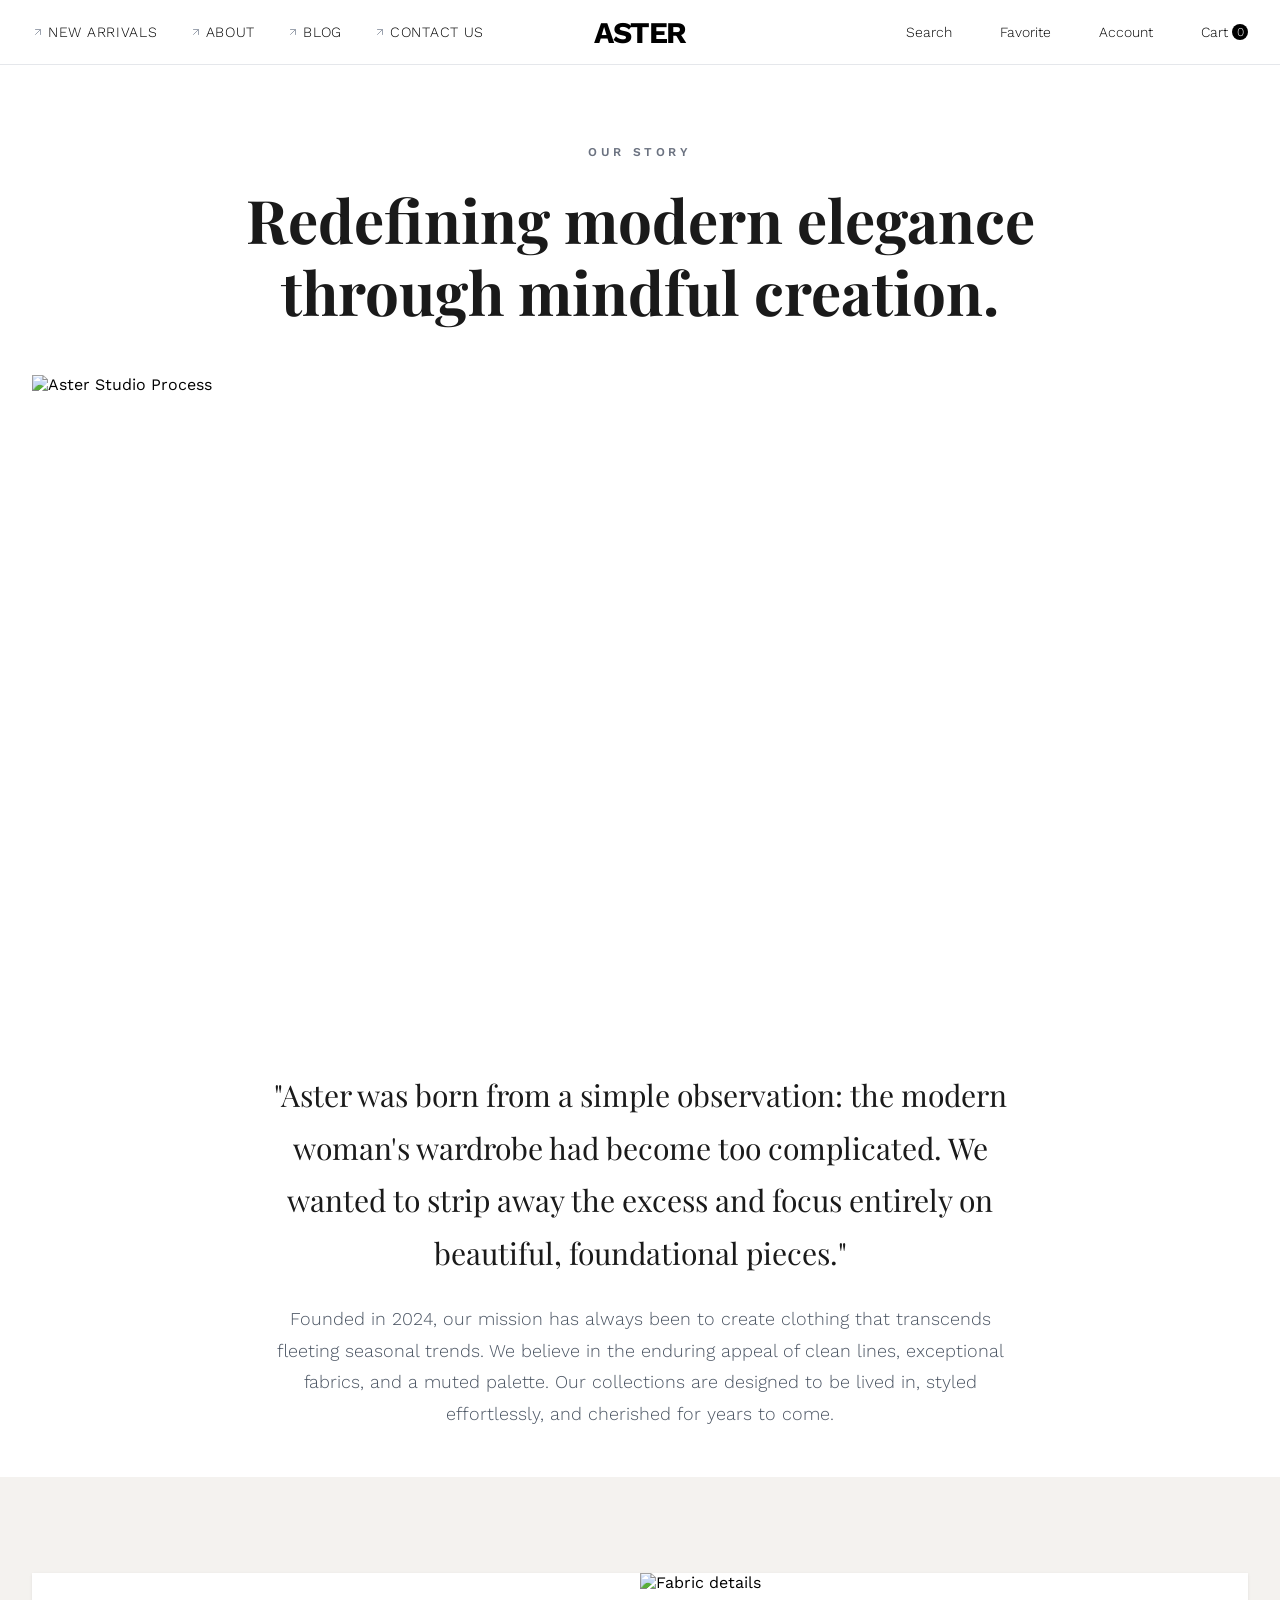
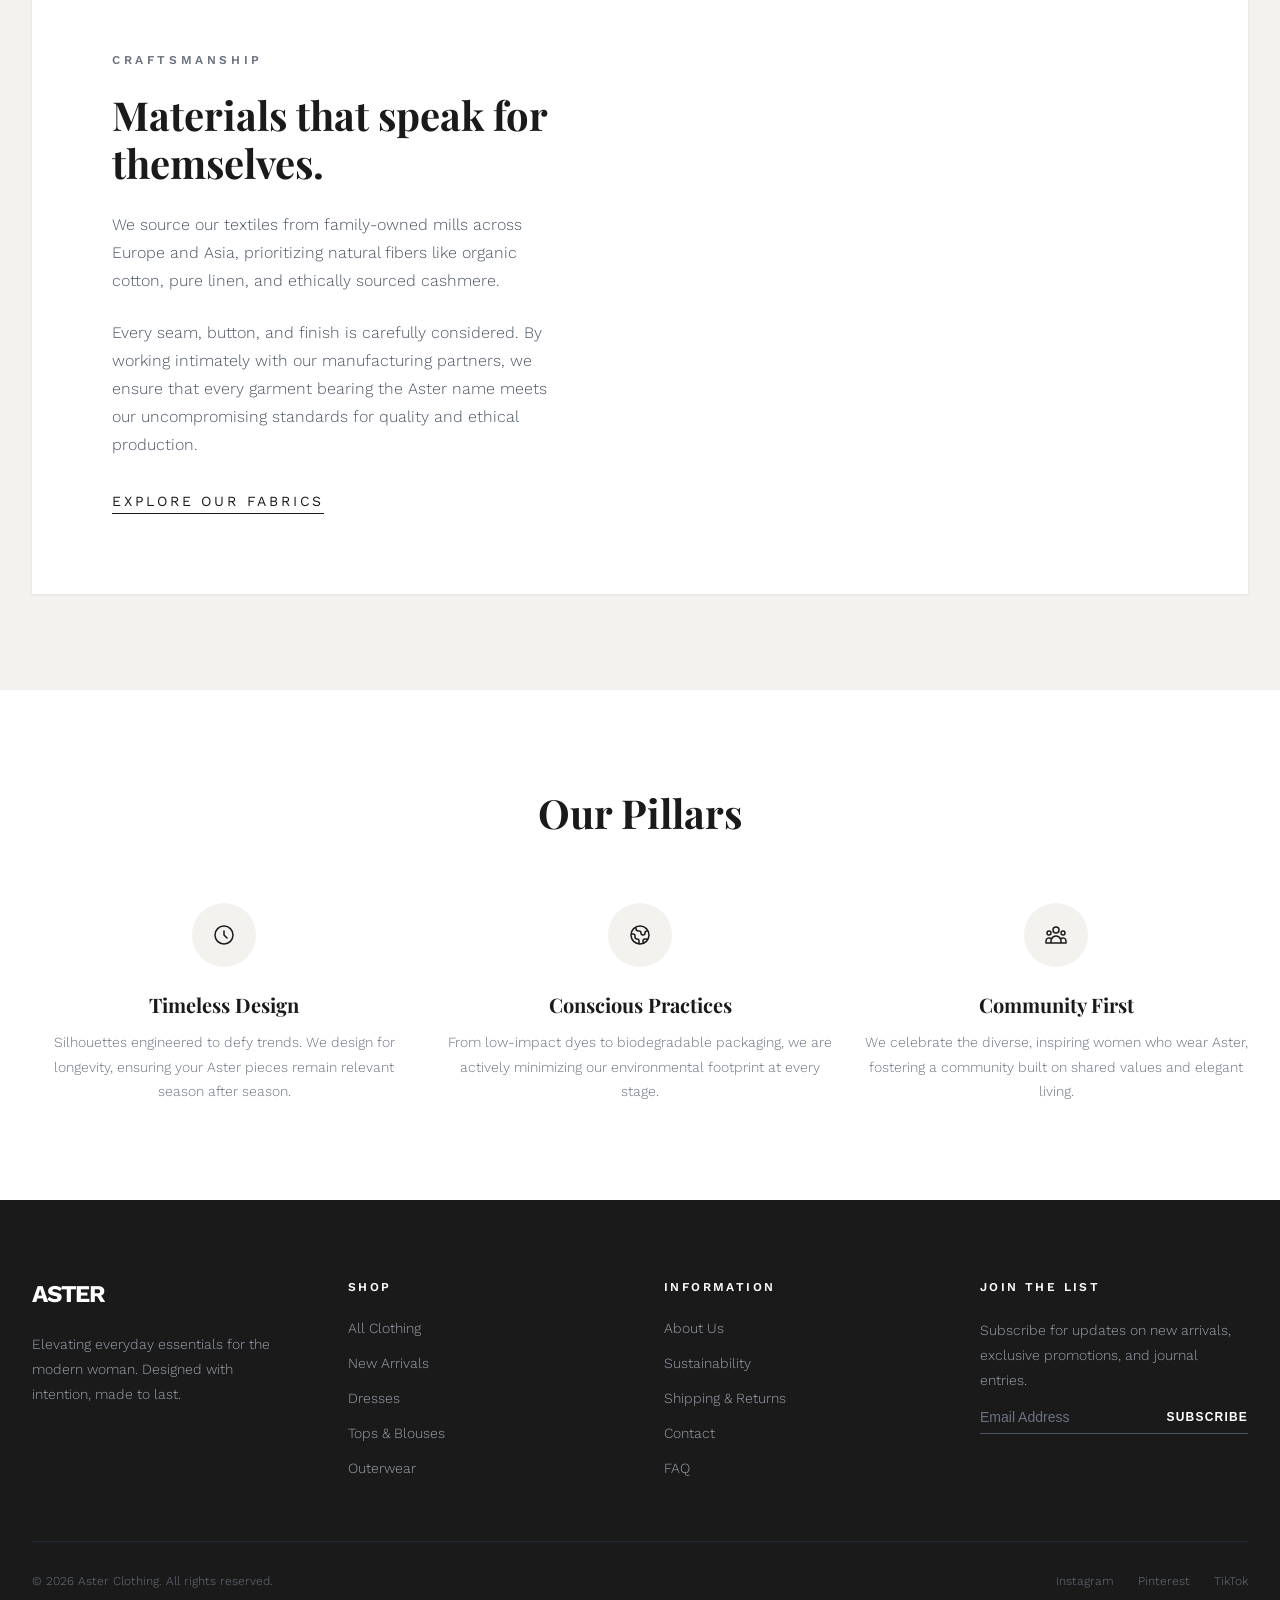
==== about.html @ d37c1057 "Additional pages added with nav bars" ====
<!DOCTYPE html>
<html lang="en">

<head>
    <meta charset="UTF-8">
    <meta name="viewport" content="width=device-width, initial-scale=1.0">
    <title>About Aster</title>
    <link rel="preconnect" href="https://fonts.googleapis.com">
    <link rel="preconnect" href="https://fonts.gstatic.com" crossorigin>
    <link
        href="https://fonts.googleapis.com/css2?family=Playfair+Display:ital,wght@0,400;0,600;1,400&family=Work+Sans:wght@300;400;500&display=swap"
        rel="stylesheet">
    <link rel="stylesheet" href="about.css">
</head>

<body>
    <nav class="navbar">

        <!-- Left Nav Links -->
        <div class="nav-links">
            <a href="./newArrivals.html" class="nav-link">
                <svg class="nav-arrow" fill="none" stroke="currentColor" viewBox="0 0 24 24">
                    <path stroke-linecap="round" stroke-linejoin="round" stroke-width="2" d="M7 17L17 7M17 7H7M17 7V17">
                    </path>
                </svg>
                New Arrivals
            </a>

            <a href="./about.html" class="nav-link">
                <svg class="nav-arrow" fill="none" stroke="currentColor" viewBox="0 0 24 24">
                    <path stroke-linecap="round" stroke-linejoin="round" stroke-width="2" d="M7 17L17 7M17 7H7M17 7V17">
                    </path>
                </svg>
                About
            </a>

            <a href="./blog.html" class="nav-link">
                <svg class="nav-arrow" fill="none" stroke="currentColor" viewBox="0 0 24 24">
                    <path stroke-linecap="round" stroke-linejoin="round" stroke-width="2" d="M7 17L17 7M17 7H7M17 7V17">
                    </path>
                </svg>
                Blog
            </a>

            <a href="./contact.html" class="nav-link">
                <svg class="nav-arrow" fill="none" stroke="currentColor" viewBox="0 0 24 24">
                    <path stroke-linecap="round" stroke-linejoin="round" stroke-width="2" d="M7 17L17 7M17 7H7M17 7V17">
                    </path>
                </svg>
                Contact Us
            </a>
        </div>

        <!-- Mobile Menu Button -->

        <button id="mobile-menu-btn" class="mobile-menu-btn" aria-label="Toggle navigation menu" aria-expanded="false">

            <img id="mobile-menu-icon" src="./img/svg/hamburger-menu-svgrepo-com.svg" alt="Open menu" width="50"
                height="50">

        </button>

        <!-- Logo -->

        <div class="logo-container">
            <a href="./index.html" class="logo">
                Aster
            </a>
        </div>

        <!-- Right Nav -->

        <div class="nav-icons">

            <a href="#" class="nav-icon desktop-only">
                <svg class="icon"></svg>
                Search
            </a>

            <a href="#" class="nav-icon desktop-only">
                <svg class="icon"></svg>
                Favorite
            </a>

            <a href="#" class="nav-icon desktop-only">
                <svg class="icon"></svg>
                Account
            </a>

            <a href="#" class="nav-icon">
                <svg class="icon"></svg>
                Cart
                <span class="cart-count">0</span>
            </a>

        </div>

        <!-- Mobile Menu -->

        <div id="mobile-menu" class="mobile-menu">

            <div class="mobile-menu-links">
                <a href="./newArrivals.html">New Arrivals</a>
                <a href="./about.html">About</a>
                <a href="./blog.html">Blog</a>
                <a href="./contact.html">Contact Us</a>
            </div>

            <div class="mobile-menu-icons">

                <a href="#">
                    <svg class="mobile-icon" fill="none" stroke="currentColor" viewBox="0 0 24 24"
                        xmlns="http://www.w3.org/2000/svg">
                        <path stroke-linecap="round" stroke-linejoin="round" stroke-width="2"
                            d="M21 21l-6-6m2-5a7 7 0 11-14 0 7 7 0 0114 0z">
                        </path>
                    </svg>
                    Search
                </a>

                <a href="#">
                    <svg class="mobile-icon" fill="none" stroke="currentColor" viewBox="0 0 24 24"
                        xmlns="http://www.w3.org/2000/svg">
                        <path stroke-linecap="round" stroke-linejoin="round" stroke-width="2"
                            d="M4.318 6.318a4.5 4.5 0 000 6.364L12 20.364l7.682-7.682a4.5 4.5 0 00-6.364-6.364L12 7.636l-1.318-1.318a4.5 4.5 0 00-6.364 0z">
                        </path>
                    </svg>
                    Favorite
                </a>

                <a href="#">
                    <svg class="mobile-icon" fill="none" stroke="currentColor" viewBox="0 0 24 24"
                        xmlns="http://www.w3.org/2000/svg">
                        <path stroke-linecap="round" stroke-linejoin="round" stroke-width="2"
                            d="M16 7a4 4 0 11-8 0 4 4 0 018 0zM12 14a7 7 0 00-7 7h14a7 7 0 00-7-7z">
                        </path>
                    </svg>
                    Account
                </a>

            </div>

        </div>

    </nav>

    <header class="about-header">

        <div class="header-content fade-in-up">

            <span class="section-label">
                Our Story
            </span>

            <h1 class="header-title">
                Redefining modern elegance
                <br class="desktop-break">
                through mindful creation.
            </h1>

        </div>

        <div class="header-image-wrapper fade-in-up delay-1">

            <img src="https://images.unsplash.com/photo-1490481651871-ab68de25d43d?ixlib=rb-4.0.3&auto=format&fit=crop&w=2000&q=80"
                alt="Aster Studio Process" class="header-image">

        </div>

    </header>

    <section class="about-section">

        <div class="about-content fade-in-up delay-2">

            <p class="about-quote">
                "Aster was born from a simple observation: the modern woman's wardrobe had become too complicated. We
                wanted to strip away the excess and focus entirely on beautiful, foundational pieces."
            </p>

            <p class="about-description">
                Founded in 2024, our mission has always been to create clothing that transcends fleeting seasonal
                trends. We believe in the enduring appeal of clean lines, exceptional fabrics, and a muted palette. Our
                collections are designed to be lived in, styled effortlessly, and cherished for years to come.
            </p>

        </div>

    </section>

    <section class="craft-section">

        <div class="craft-container">

            <div class="craft-content">

                <span class="section-label">
                    Craftsmanship
                </span>

                <h2 class="craft-title">
                    Materials that speak for themselves.
                </h2>

                <p class="craft-text">
                    We source our textiles from family-owned mills across Europe and Asia, prioritizing natural fibers
                    like organic cotton, pure linen, and ethically sourced cashmere.
                </p>

                <p class="craft-text">
                    Every seam, button, and finish is carefully considered. By working intimately with our manufacturing
                    partners, we ensure that every garment bearing the Aster name meets our uncompromising standards for
                    quality and ethical production.
                </p>

                <div class="craft-button">
                    <a href="#" class="text-link">
                        Explore Our Fabrics
                    </a>
                </div>

            </div>

            <div class="craft-image-wrapper">

                <img src="https://images.unsplash.com/photo-1620799140408-edc6dcb6d633?ixlib=rb-4.0.3&auto=format&fit=crop&w=1200&q=80"
                    alt="Fabric details" class="craft-image">

            </div>

        </div>

    </section>

    <section class="pillars-section">

        <div class="pillars-container">

            <div class="pillars-header">
                <h2 class="pillars-title">Our Pillars</h2>
            </div>

            <div class="pillars-grid">

                <!-- Pillar 1 -->
                <article class="pillar-card">

                    <div class="pillar-icon">
                        <svg class="pillar-svg" fill="none" stroke="currentColor" viewBox="0 0 24 24">
                            <path stroke-linecap="round" stroke-linejoin="round" stroke-width="1.5"
                                d="M12 8v4l3 3m6-3a9 9 0 11-18 0 9 9 0 0118 0z">
                            </path>
                        </svg>
                    </div>

                    <h3 class="pillar-title">Timeless Design</h3>

                    <p class="pillar-text">
                        Silhouettes engineered to defy trends. We design for longevity,
                        ensuring your Aster pieces remain relevant season after season.
                    </p>

                </article>

                <!-- Pillar 2 -->
                <article class="pillar-card">

                    <div class="pillar-icon">
                        <svg class="pillar-svg" fill="none" stroke="currentColor" viewBox="0 0 24 24">
                            <path stroke-linecap="round" stroke-linejoin="round" stroke-width="1.5"
                                d="M3.055 11H5a2 2 0 012 2v1a2 2 0 002 2 2 2 0 012 2v2.945M8 3.935V5.5A2.5 2.5 0 0010.5 8h.5a2 2 0 012 2 2 2 0 104 0 2 2 0 012-2h1.064M15 20.488V18a2 2 0 012-2h3.064M21 12a9 9 0 11-18 0 9 9 0 0118 0z">
                            </path>
                        </svg>
                    </div>

                    <h3 class="pillar-title">Conscious Practices</h3>

                    <p class="pillar-text">
                        From low-impact dyes to biodegradable packaging, we are actively
                        minimizing our environmental footprint at every stage.
                    </p>

                </article>

                <!-- Pillar 3 -->
                <article class="pillar-card">

                    <div class="pillar-icon">
                        <svg class="pillar-svg" fill="none" stroke="currentColor" viewBox="0 0 24 24">
                            <path stroke-linecap="round" stroke-linejoin="round" stroke-width="1.5"
                                d="M17 20h5v-2a3 3 0 00-5.356-1.857M17 20H7m10 0v-2c0-.656-.126-1.283-.356-1.857M7 20H2v-2a3 3 0 015.356-1.857M7 20v-2c0-.656.126-1.283.356-1.857m0 0a5.002 5.002 0 019.288 0M15 7a3 3 0 11-6 0 3 3 0 016 0zm6 3a2 2 0 11-4 0 2 2 0 014 0zM7 10a2 2 0 11-4 0 2 2 0 014 0z">
                            </path>
                        </svg>
                    </div>

                    <h3 class="pillar-title">Community First</h3>

                    <p class="pillar-text">
                        We celebrate the diverse, inspiring women who wear Aster,
                        fostering a community built on shared values and elegant living.
                    </p>

                </article>

            </div>

        </div>

    </section>

    <footer class="footer">

        <div class="footer-container">

            <!-- Brand -->
            <div class="footer-brand">

                <h2 class="footer-logo">Aster</h2>

                <p class="footer-description">
                    Elevating everyday essentials for the modern woman.
                    Designed with intention, made to last.
                </p>

            </div>

            <!-- Shop -->
            <div class="footer-column">

                <h4 class="footer-heading">Shop</h4>

                <ul class="footer-links">
                    <li><a href="#">All Clothing</a></li>
                    <li><a href="#">New Arrivals</a></li>
                    <li><a href="#">Dresses</a></li>
                    <li><a href="#">Tops & Blouses</a></li>
                    <li><a href="#">Outerwear</a></li>
                </ul>

            </div>

            <!-- Information -->
            <div class="footer-column">

                <h4 class="footer-heading">Information</h4>

                <ul class="footer-links">
                    <li><a href="aster-about.html">About Us</a></li>
                    <li><a href="#">Sustainability</a></li>
                    <li><a href="#">Shipping & Returns</a></li>
                    <li><a href="#">Contact</a></li>
                    <li><a href="#">FAQ</a></li>
                </ul>

            </div>

            <!-- Newsletter -->
            <div class="footer-column">

                <h4 class="footer-heading">Join the List</h4>

                <p class="newsletter-text">
                    Subscribe for updates on new arrivals, exclusive promotions,
                    and journal entries.
                </p>

                <form class="newsletter-form">

                    <input type="email" class="newsletter-input" placeholder="Email Address">

                    <button type="submit" class="newsletter-btn">
                        Subscribe
                    </button>

                </form>

            </div>

        </div>

        <div class="footer-bottom">

            <p>
                &copy; 2026 Aster Clothing. All rights reserved.
            </p>

            <div class="social-links">
                <a href="#">Instagram</a>
                <a href="#">Pinterest</a>
                <a href="#">TikTok</a>
            </div>

        </div>

    </footer>

    <script src="./script.js"></script>
</body>

</html>
---- about.css ----
* {
    margin: 0;
    box-sizing: border-box;
    padding: 0;
}

html {
    scroll-behavior: smooth;
}

a {
    text-decoration: none;
    color: black;
}

body {
    min-height: 100vh;
    font-family: "Work Sans", sans-serif;
}

.navbar {
    width: 100%;
    padding: 1.5rem 2rem;
    display: flex;
    justify-content: space-between;
    align-items: center;

    background: #fff;

    border-bottom: 1px solid #e5e7eb;

    position: sticky;
    top: 0;
    z-index: 50;
}

.nav-links {
    display: flex;
    gap: 2rem;

    font-size: 0.89rem;
    text-transform: uppercase;
    letter-spacing: 0.05em;
    font-weight: 300;
}

.nav-link {
    display: flex;
    align-items: center;
    text-decoration: none;
    color: inherit;
}

.nav-arrow {
    width: 0.75rem;
    height: 0.75rem;
    margin-right: 0.25rem;

    color: #9ca3af;

    transition: color .3s;
}

.nav-link:hover .nav-arrow {
    color: #000;
}

.mobile-menu-btn {

    display: none;

    padding: 0.25rem;
    color: #4b5563;

    background: transparent;
    border: none;
    cursor: pointer;

    position: relative;
    z-index: 60;
}

.mobile-menu-btn img {
    display: block;
    width: 24px;
    height: 24px;
}

.mobile-menu-btn:focus {
    outline: none;
}

.menu-icon,
.close-icon {

    width: 1.5rem;
    height: 1.5rem;
}

.menu-icon {
    display: block;
}

.close-icon {
    display: none;
}

.logo-container {

    position: absolute;
    left: 50%;
    transform: translateX(-50%);
    z-index: 60;
}

.logo {

    font-size: 1.875rem;
    font-weight: 700;

    text-transform: uppercase;
    letter-spacing: -0.05em;

    text-decoration: none;
    color: inherit;

    font-family: "Work Sans", sans-serif;
}

.nav-icons {

    display: flex;
    gap: 1.5rem;

    font-size: 0.875rem;
    font-weight: 300;

    position: relative;
    z-index: 60;
}

.nav-icon {

    display: flex;
    align-items: center;

    color: inherit;
    text-decoration: none;

    transition: color .3s;
}

.nav-icon:hover {
    color: #4b5563;
}

.icon {

    width: 1rem;
    height: 1rem;

    margin-right: .5rem;
}

.cart-count {

    margin-left: .25rem;

    width: 1rem;
    height: 1rem;

    display: flex;
    justify-content: center;
    align-items: center;

    border-radius: 9999px;

    background: #000;
    color: #fff;

    font-size: .75rem;
}

.mobile-menu {

    position: fixed;
    inset: 0;

    display: flex;
    flex-direction: column;

    padding: 6rem 2rem 2rem;

    background: #fff;

    z-index: 55;

    opacity: 0;
    pointer-events: none;

    transition: opacity .3s;
}

.mobile-menu.is-open {
    opacity: 1;
    pointer-events: auto;
}

body.menu-open {
    overflow: hidden;
}

.mobile-menu-links {

    display: flex;
    flex-direction: column;
    gap: 1.5rem;

    margin-bottom: 3rem;

    font-size: 1.875rem;
    letter-spacing: .025em;
}

.mobile-menu-links a {

    text-decoration: none;
    color: inherit;

    transition: color .3s;
}

.mobile-menu-links a:hover {
    color: #4b5563;
}

.mobile-menu-icons {

    display: flex;
    flex-direction: column;
    gap: 1.5rem;

    padding-top: 2rem;

    border-top: 1px solid #e5e7eb;

    font-size: .875rem;

    text-transform: uppercase;

    letter-spacing: .05em;

    font-weight: 300;
}

.mobile-menu-icons a {

    display: flex;
    align-items: center;

    text-decoration: none;
    color: inherit;

    transition: color .3s;
}

.mobile-menu-icons a:hover {
    color: #4b5563;
}

.mobile-menu-icons svg {

    width: 1rem;
    height: 1rem;

    margin-right: .75rem;
}

.about-header {
    max-width: 80rem;
    margin: 0 auto;

    padding: 5rem 1rem 4rem;
}

.header-content {
    text-align: center;
    margin-bottom: 3rem;
}

.section-label {
    display: block;

    margin-bottom: 0.7rem;

    text-transform: uppercase;
    letter-spacing: 0.3em;

    font-size: 0.75rem;
    font-weight: 600;

    color: #6b7280;
}

.header-title {
    font-family: "Playfair Display", serif;
    line-height: 1.2;

    color: #1a1a1a;
}

.header-image-wrapper {
    width: 100%;
    height: 50vh;

    overflow: hidden;
}

.header-image {
    width: 100%;
    height: 100%;

    object-fit: cover;
    object-position: center;

    transition: transform 3s ease-out;
}

.header-image:hover {
    transform: scale(1.05);
}

.about-section {
    padding: 0rem 0.5rem;
}

.about-content {
    max-width: 48rem;
    margin: 0 auto;

    text-align: center;
}

.about-quote {
    margin-bottom: 1.5rem;

    font-family: "Playfair Display", serif;
    font-size: 1.25rem;
    line-height: 1.75;

    color: #1a1a1a;
}

.about-description {
    font-size: 1rem;
    line-height: 1.75;
    font-weight: 300;

    color: #4b5563;
}

.craft-section {
    padding: 6rem 1rem;
    background: #f4f2ef;
}

.craft-container {
    max-width: 80rem;
    margin: 0 auto;

    display: flex;

    background: #fff;
    box-shadow: 0 1px 3px rgba(0, 0, 0, .08);
}

.craft-content {
    width: 50%;

    padding: 5rem;

    display: flex;
    flex-direction: column;
    justify-content: center;
}

.section-label {
    display: block;

    margin-bottom: 1.5rem;

    font-size: .75rem;
    font-weight: 600;

    text-transform: uppercase;
    letter-spacing: .3em;

    color: #6b7280;
}

.craft-title {
    margin-bottom: 1.5rem;

    font-family: "Playfair Display", serif;
    font-size: 2.25rem;
    line-height: 1.2;

    color: #1a1a1a;
}

.craft-text {
    margin-bottom: 1.5rem;

    font-size: 1rem;
    font-weight: 300;
    line-height: 1.75;

    color: #4b5563;
}

.craft-button {
    margin-top: .5rem;
}

.text-link {
    display: inline-block;

    padding-bottom: .25rem;

    border-bottom: 1px solid #1a1a1a;

    font-size: .875rem;

    text-transform: uppercase;
    letter-spacing: .2em;

    color: #1a1a1a;
    text-decoration: none;

    transition: .3s;
}

.text-link:hover {
    color: #6b7280;
    border-color: #6b7280;
}

.craft-image-wrapper {
    width: 50%;
    min-height: 400px;

    overflow: hidden;
}

.craft-image {
    width: 100%;
    height: 100%;

    object-fit: cover;

    transition: transform 2s;
}

.craft-image:hover {
    transform: scale(1.05);
}

.pillars-section {
    padding: 6rem 1rem;
    background: #fff;
}

.pillars-container {
    max-width: 80rem;
    margin: 0 auto;
}

.pillars-header {
    margin-bottom: 4rem;
    text-align: center;
}

.pillars-title {
    font-family: "Playfair Display", serif;
    font-size: 2.25rem;
    color: #1a1a1a;
}

.pillars-grid {
    display: grid;
    grid-template-columns: repeat(3, 1fr);
    gap: 2rem;
}

.pillar-card {
    text-align: center;
}

.pillar-icon {
    width: 4rem;
    height: 4rem;

    margin: 0 auto 1.5rem;

    display: flex;
    justify-content: center;
    align-items: center;

    background: #f4f2ef;
    border-radius: 50%;

    color: #1a1a1a;
}

.pillar-svg {
    width: 1.5rem;
    height: 1.5rem;
}

.pillar-title {
    margin-bottom: .75rem;

    font-family: "Playfair Display", serif;
    font-size: 1.25rem;

    color: #1a1a1a;
}

.pillar-text {
    font-size: .875rem;
    font-weight: 300;
    line-height: 1.75;

    color: #6b7280;
}

.footer {
    padding: 5rem 2rem 2.5rem;

    background: #1a1a1a;
    color: #fff;
}

.footer-container {
    max-width: 80rem;
    margin: 0 auto 4rem;

    display: grid;
    grid-template-columns: repeat(4, 1fr);
    gap: 3rem;
}

.footer-logo {
    margin-bottom: 1.5rem;

    font-size: 1.5rem;
    font-weight: 700;

    text-transform: uppercase;
    letter-spacing: -.05em;

    font-family: "Work Sans", sans-serif;
}

.footer-description {
    max-width: 16rem;

    color: #9ca3af;

    font-size: .875rem;
    font-weight: 300;
    line-height: 1.8;
}

.footer-heading {
    margin-bottom: 1.5rem;

    font-size: .75rem;
    font-weight: 600;

    text-transform: uppercase;
    letter-spacing: .2em;
}

.footer-links {
    list-style: none;
}

.footer-links li:not(:last-child) {
    margin-bottom: 1rem;
}

.footer-links a {
    color: #9ca3af;
    text-decoration: none;

    font-size: .875rem;
    font-weight: 300;

    transition: color .3s;
}

.footer-links a:hover {
    color: #fff;
}

.newsletter-text {
    margin-bottom: 1rem;

    color: #9ca3af;

    font-size: .875rem;
    font-weight: 300;
    line-height: 1.8;
}

.newsletter-form {
    display: flex;
    align-items: center;

    padding-bottom: .5rem;

    border-bottom: 1px solid #4b5563;
}

.newsletter-input {
    flex: 1;

    border: none;
    outline: none;
    background: transparent;

    color: #fff;

    font-size: .875rem;
    font-weight: 300;
}

.newsletter-input::placeholder {
    color: #6b7280;
}

.newsletter-btn {
    border: none;
    background: transparent;

    color: #fff;

    cursor: pointer;

    font-size: .75rem;
    font-weight: 600;

    text-transform: uppercase;
    letter-spacing: .1em;

    transition: color .3s;
}

.newsletter-btn:hover {
    color: #d1d5db;
}

.footer-bottom {
    max-width: 80rem;
    margin: 0 auto;

    padding-top: 2rem;

    display: flex;
    justify-content: space-between;
    align-items: center;

    border-top: 1px solid #1f2937;

    color: #6b7280;

    font-size: .75rem;
    font-weight: 300;
}

.social-links {
    display: flex;
    gap: 1.5rem;
}

.social-links a {
    color: inherit;
    text-decoration: none;

    transition: color .3s;
}

.social-links a:hover {
    color: #fff;
}


@media (max-width: 1023px) {

    .nav-links {
        display: none;
    }

    .mobile-menu-btn {
        display: block;
    }

    .desktop-only {
        display: none;
    }

    .mobile-menu {
        display: flex;
    }

    .desktop-break {
        display: none;
    }

    .craft-container {
        flex-direction: column;
    }

    .craft-content,
    .craft-image-wrapper {
        width: 100%;
    }

    .craft-content {
        padding: 3rem 2rem;
    }

    .craft-title {
        font-size: 2rem;
    }

    .craft-image-wrapper {
        min-height: 350px;
    }

    .pillars-grid {
        grid-template-columns: 1fr;
        gap: 3rem;

        padding: 0 1rem;
    }

    .footer {
        padding: 5rem 1rem 2.5rem;
    }

    .footer-container {
        grid-template-columns: 1fr;
        gap: 3rem;
    }

    .footer-bottom {
        flex-direction: column;
        text-align: center;
    }

    .social-links {
        margin-top: 1rem;
    }

}


@media (min-width: 1024px) {

    .nav-links {
        display: flex;
    }

    .mobile-menu-btn {
        display: none;
    }

    .desktop-only {
        display: flex;
    }

    .mobile-menu {
        display: none;
    }

    .about-header {
        padding: 5rem 2rem 1rem;
    }

    .header-title {
        font-size: 3.75rem;
    }

    .header-image-wrapper {
        height: 70vh;
    }

    .about-section {
        padding: 3rem 2rem;
    }

    .about-quote {
        font-size: 1.875rem;
    }

    .about-description {
        font-size: 1.125rem;
    }

    .desktop-break {
        display: inline;
    }

    .craft-section {
        padding: 6rem 2rem;
    }

    .craft-container {
        flex-direction: row;
    }

    .craft-content {
        width: 50%;
        padding: 5rem;
    }

    .craft-image-wrapper {
        width: 50%;
        min-height: 400px;
    }

    .craft-title {
        font-size: 2.5rem;
    }

    .pillars-section {
        padding: 6rem 2rem;
    }

    .pillars-title {
        font-size: 2.5rem;
    }

    .pillars-grid {
        grid-template-columns: repeat(3, 1fr);
        gap: 2rem;
    }

    .footer-container {
        grid-template-columns: repeat(4, 1fr);
        gap: 3rem;
    }

    .footer-bottom {
        flex-direction: row;
    }

}
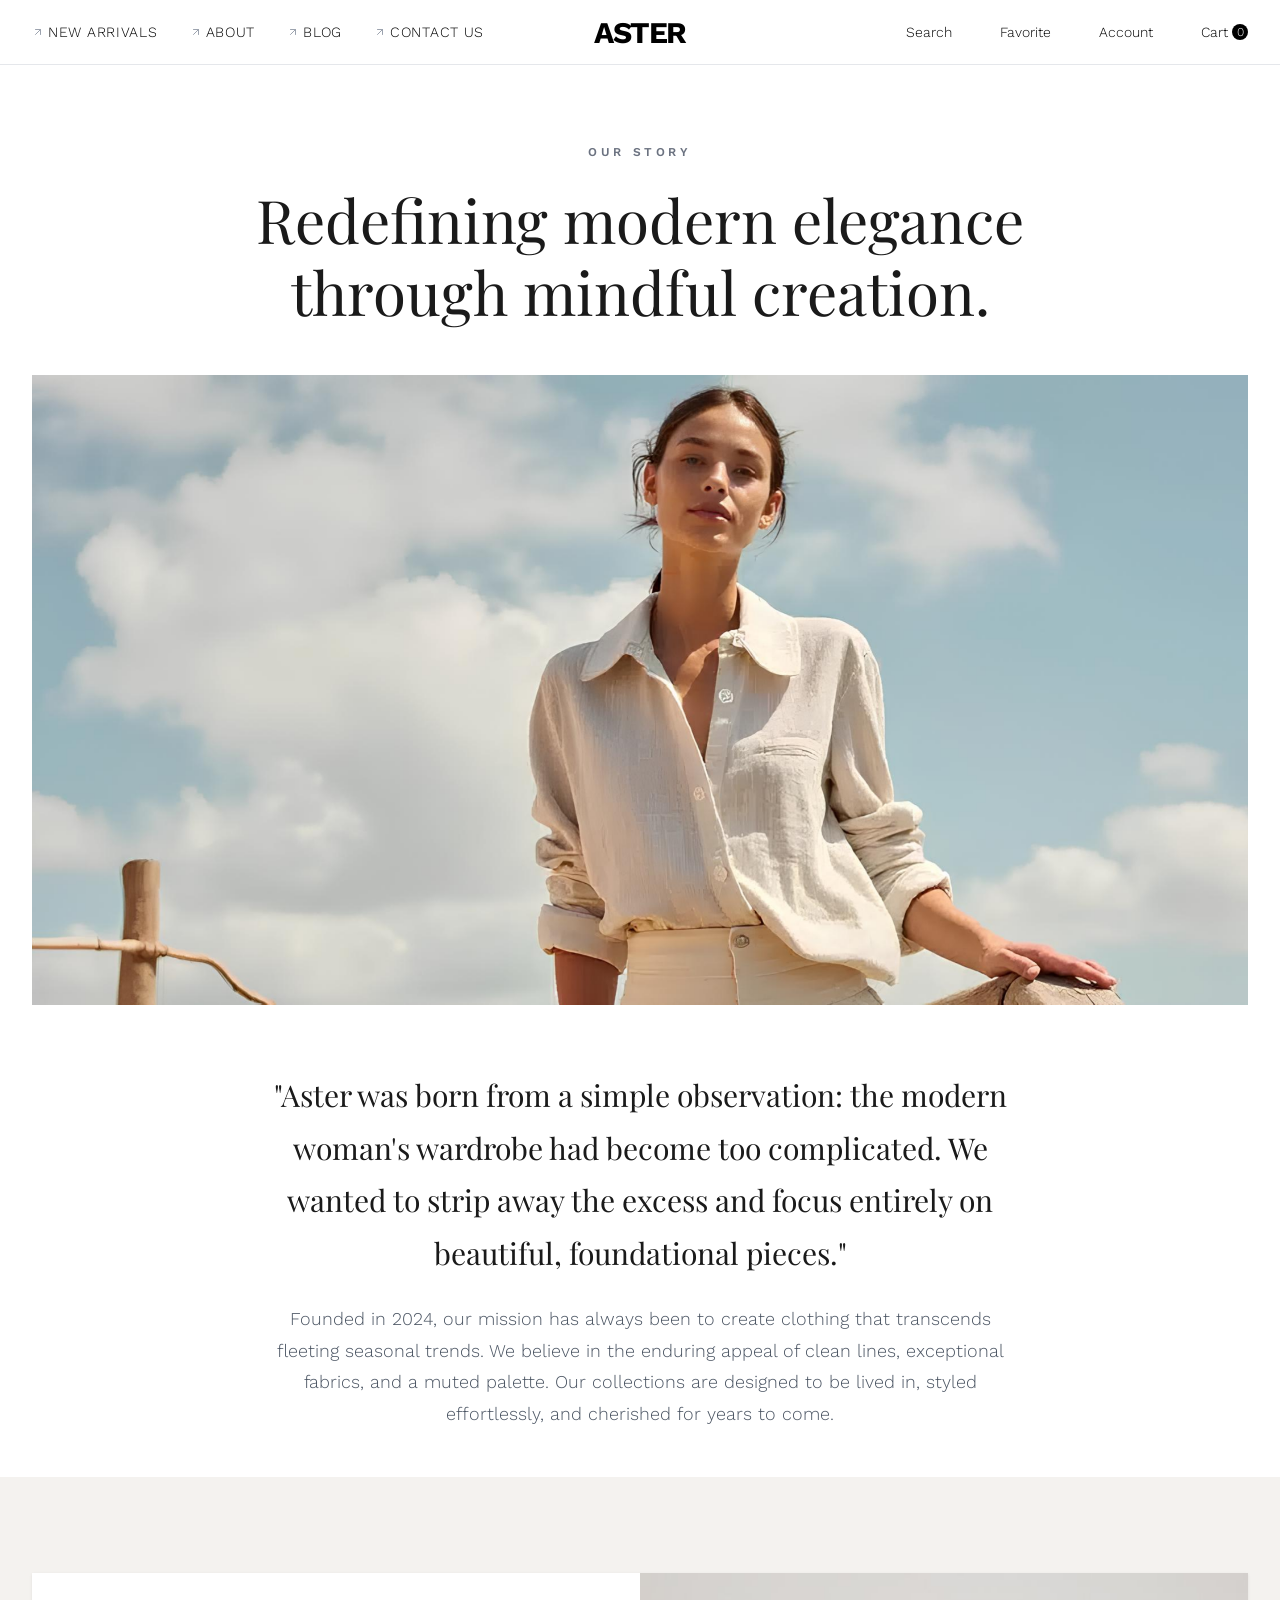
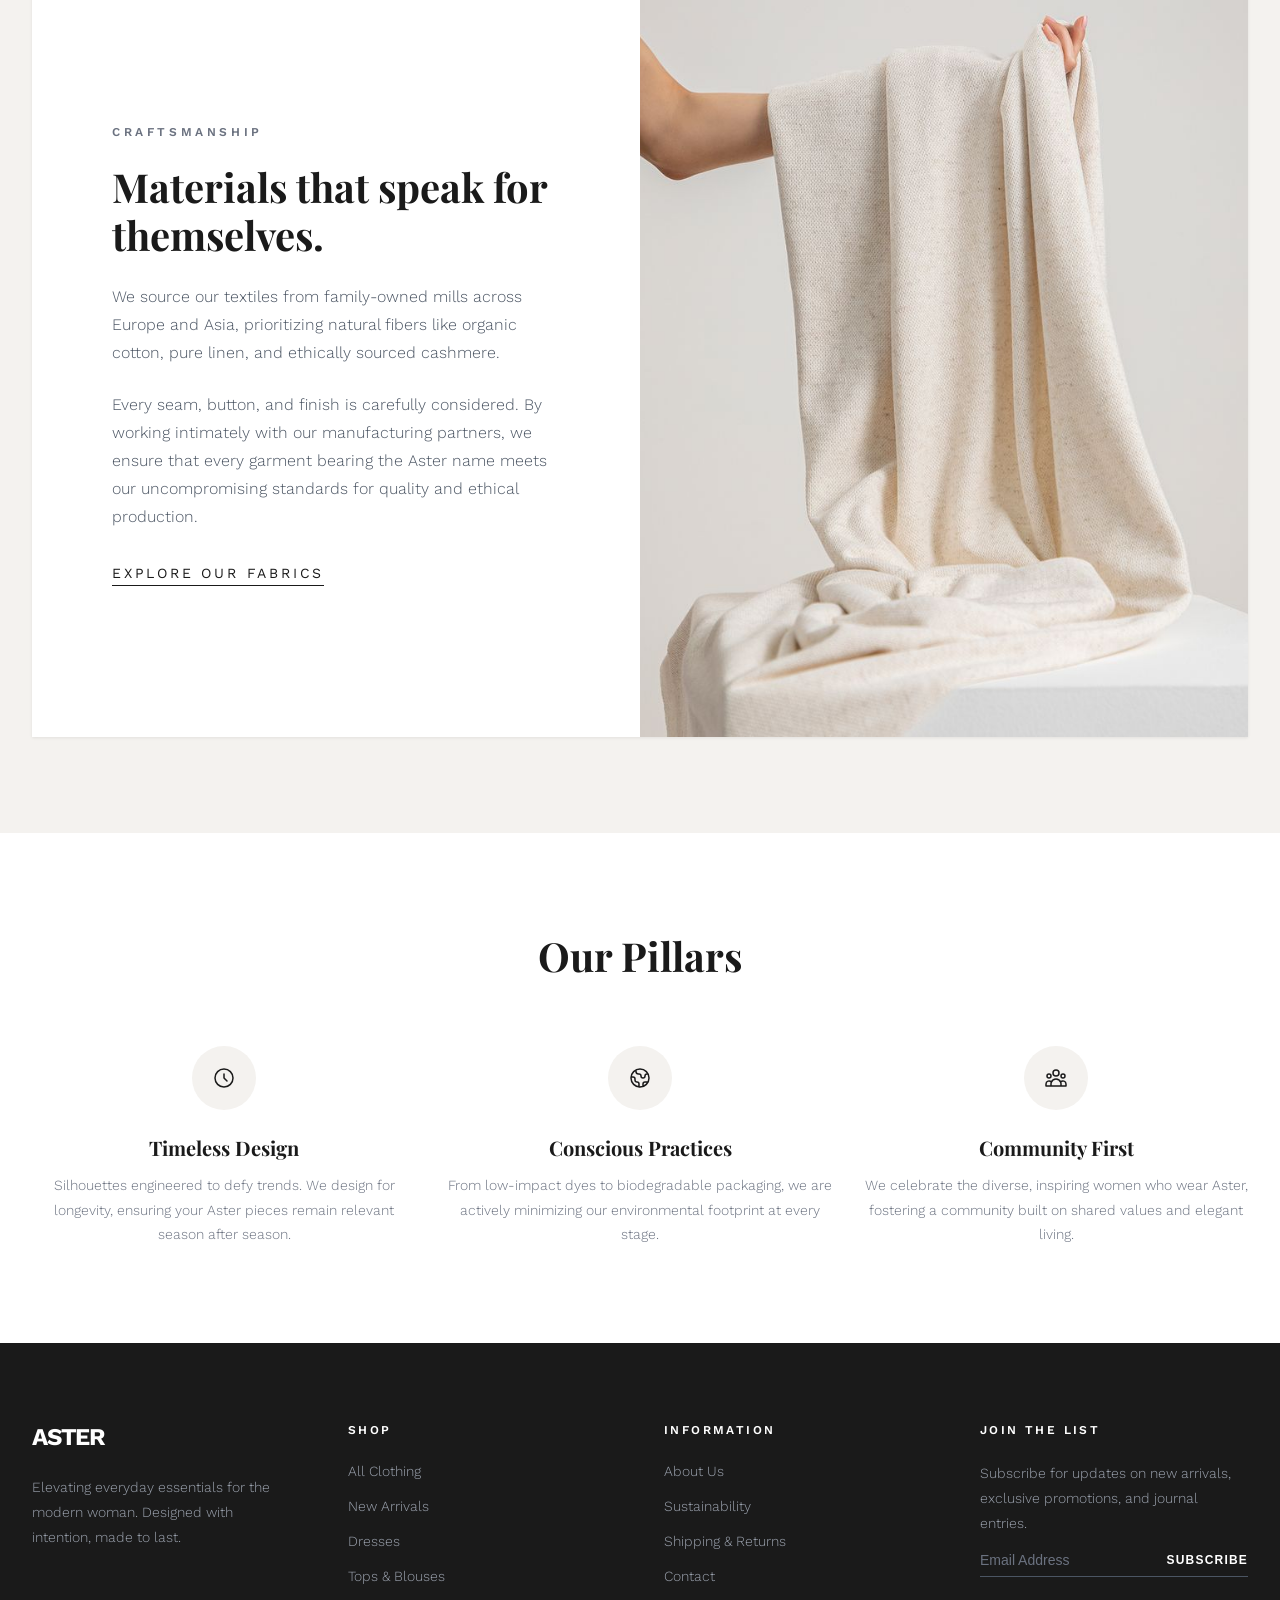
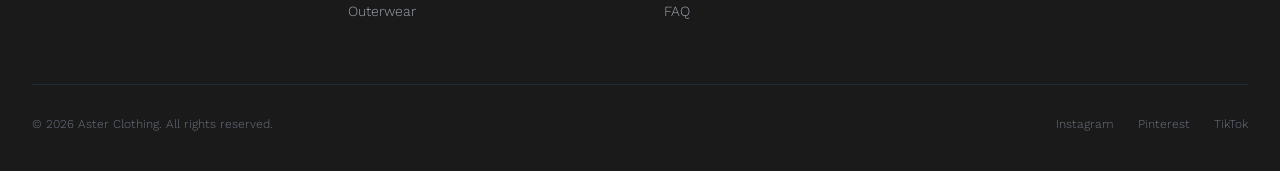
==== commit c9dc9a8f: "Animation Added All pages fixed responsiveness - Ok images changed" ====
--- a/about.html
+++ b/about.html
@@ -148,11 +148,11 @@
 
         <div class="header-content fade-in-up">
 
-            <span class="section-label">
+            <span class="section-label hero-text-fade delay-1">
                 Our Story
             </span>
 
-            <h1 class="header-title">
+            <h1 class="header-title hero-text-fade delay-2">
                 Redefining modern elegance
                 <br class="desktop-break">
                 through mindful creation.
@@ -162,8 +162,8 @@
 
         <div class="header-image-wrapper fade-in-up delay-1">
 
-            <img src="https://images.unsplash.com/photo-1490481651871-ab68de25d43d?ixlib=rb-4.0.3&auto=format&fit=crop&w=2000&q=80"
-                alt="Aster Studio Process" class="header-image">
+            <img src="./img/about/AboutPage01.jpeg" alt="Aster Studio Process"
+                class="header-image header-image-animation">
 
         </div>
 
@@ -223,8 +223,7 @@
 
             <div class="craft-image-wrapper">
 
-                <img src="https://images.unsplash.com/photo-1620799140408-edc6dcb6d633?ixlib=rb-4.0.3&auto=format&fit=crop&w=1200&q=80"
-                    alt="Fabric details" class="craft-image">
+                <img src="./img/about/clothMatrial.jpeg" alt="Fabric details" class="craft-image">
 
             </div>
 
--- a/about.css
+++ b/about.css
@@ -304,9 +304,44 @@
 
 .header-title {
     font-family: "Playfair Display", serif;
+    font-weight: 300;
     line-height: 1.2;
 
     color: #1a1a1a;
+}
+
+.hero-text-fade,
+.header-image-animation {
+    animation: fadeIn 1.5s ease-in-out forwards;
+    opacity: 0;
+}
+
+@keyframes fadeIn {
+    from {
+        opacity: 0;
+        transform: translateY(20px);
+    }
+
+    to {
+        opacity: 1;
+        transform: translateY(0);
+    }
+}
+
+.delay-1 {
+    animation-delay: 0.2s;
+}
+
+.delay-2 {
+    animation-delay: 0.4s;
+}
+
+.delay-3 {
+    animation-delay: 0.6s;
+}
+
+.delay-4 {
+    animation-delay: 0.8s;
 }
 
 .header-image-wrapper {
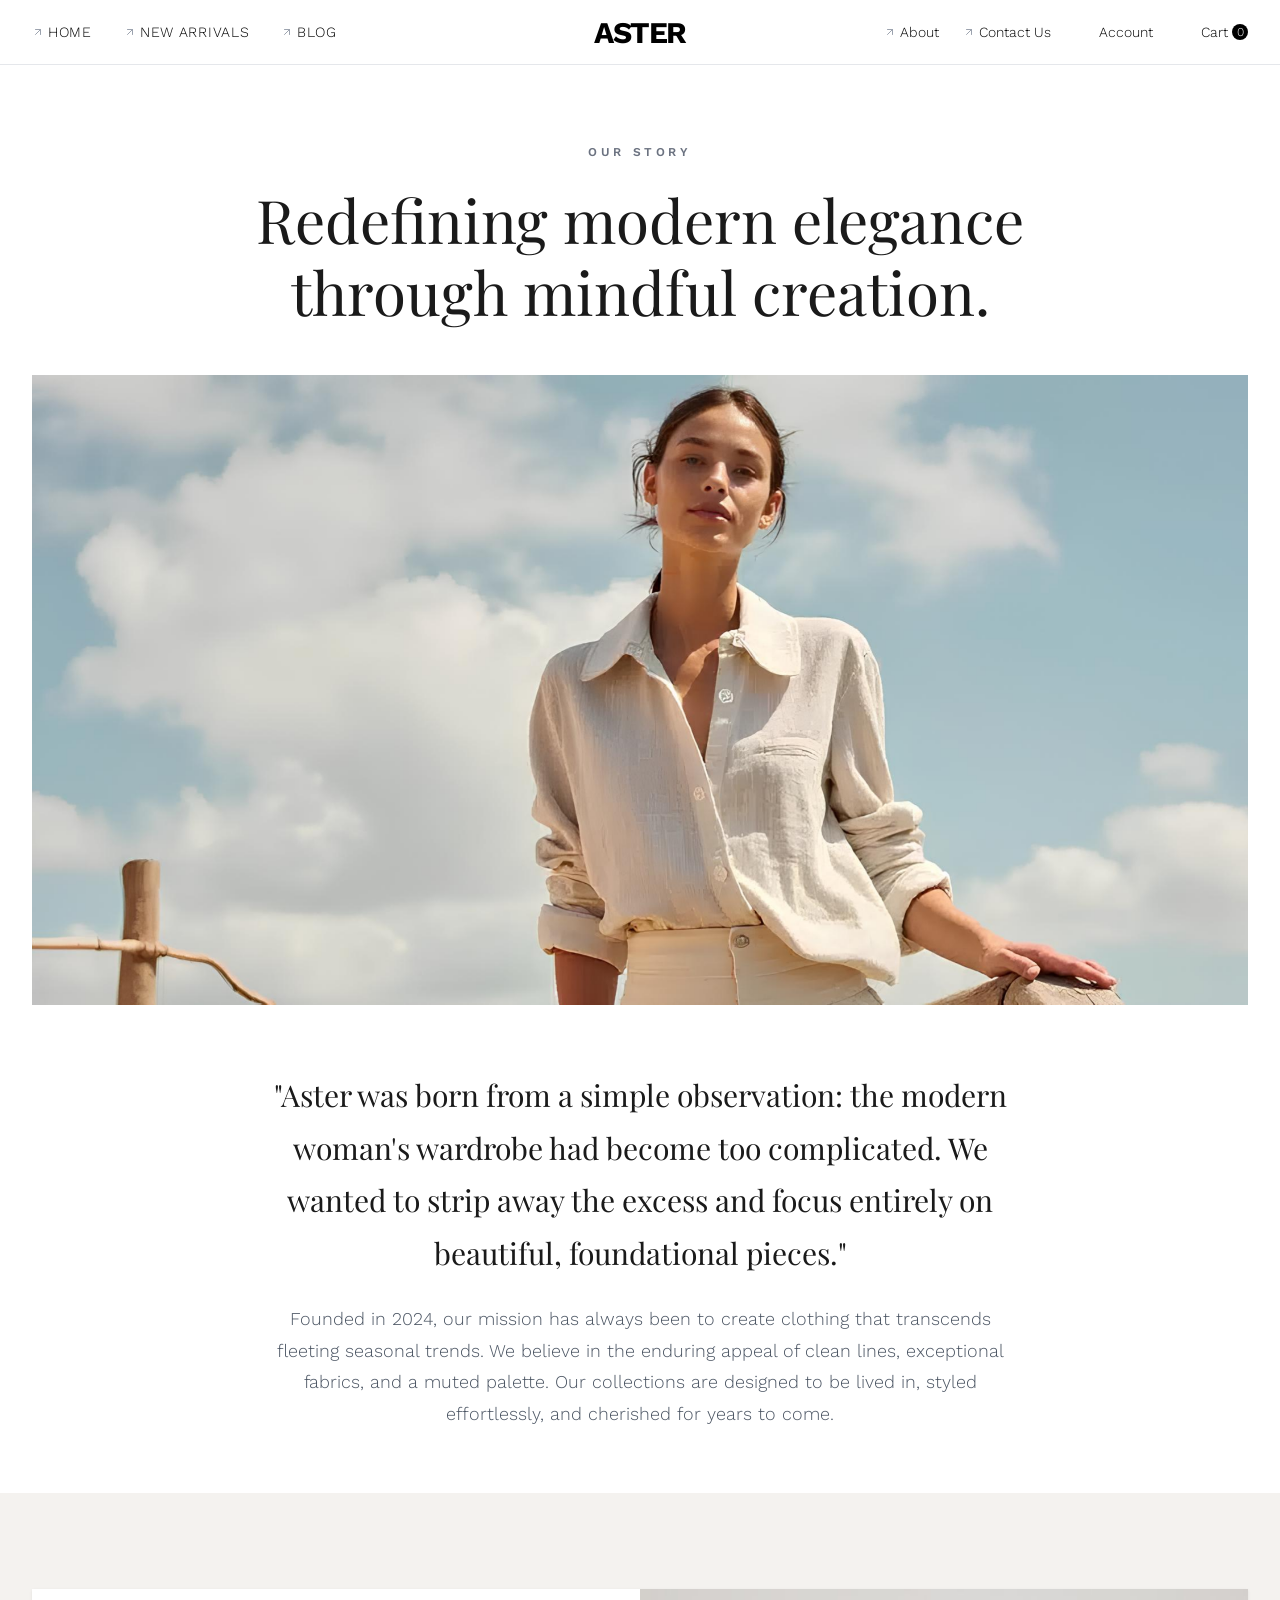
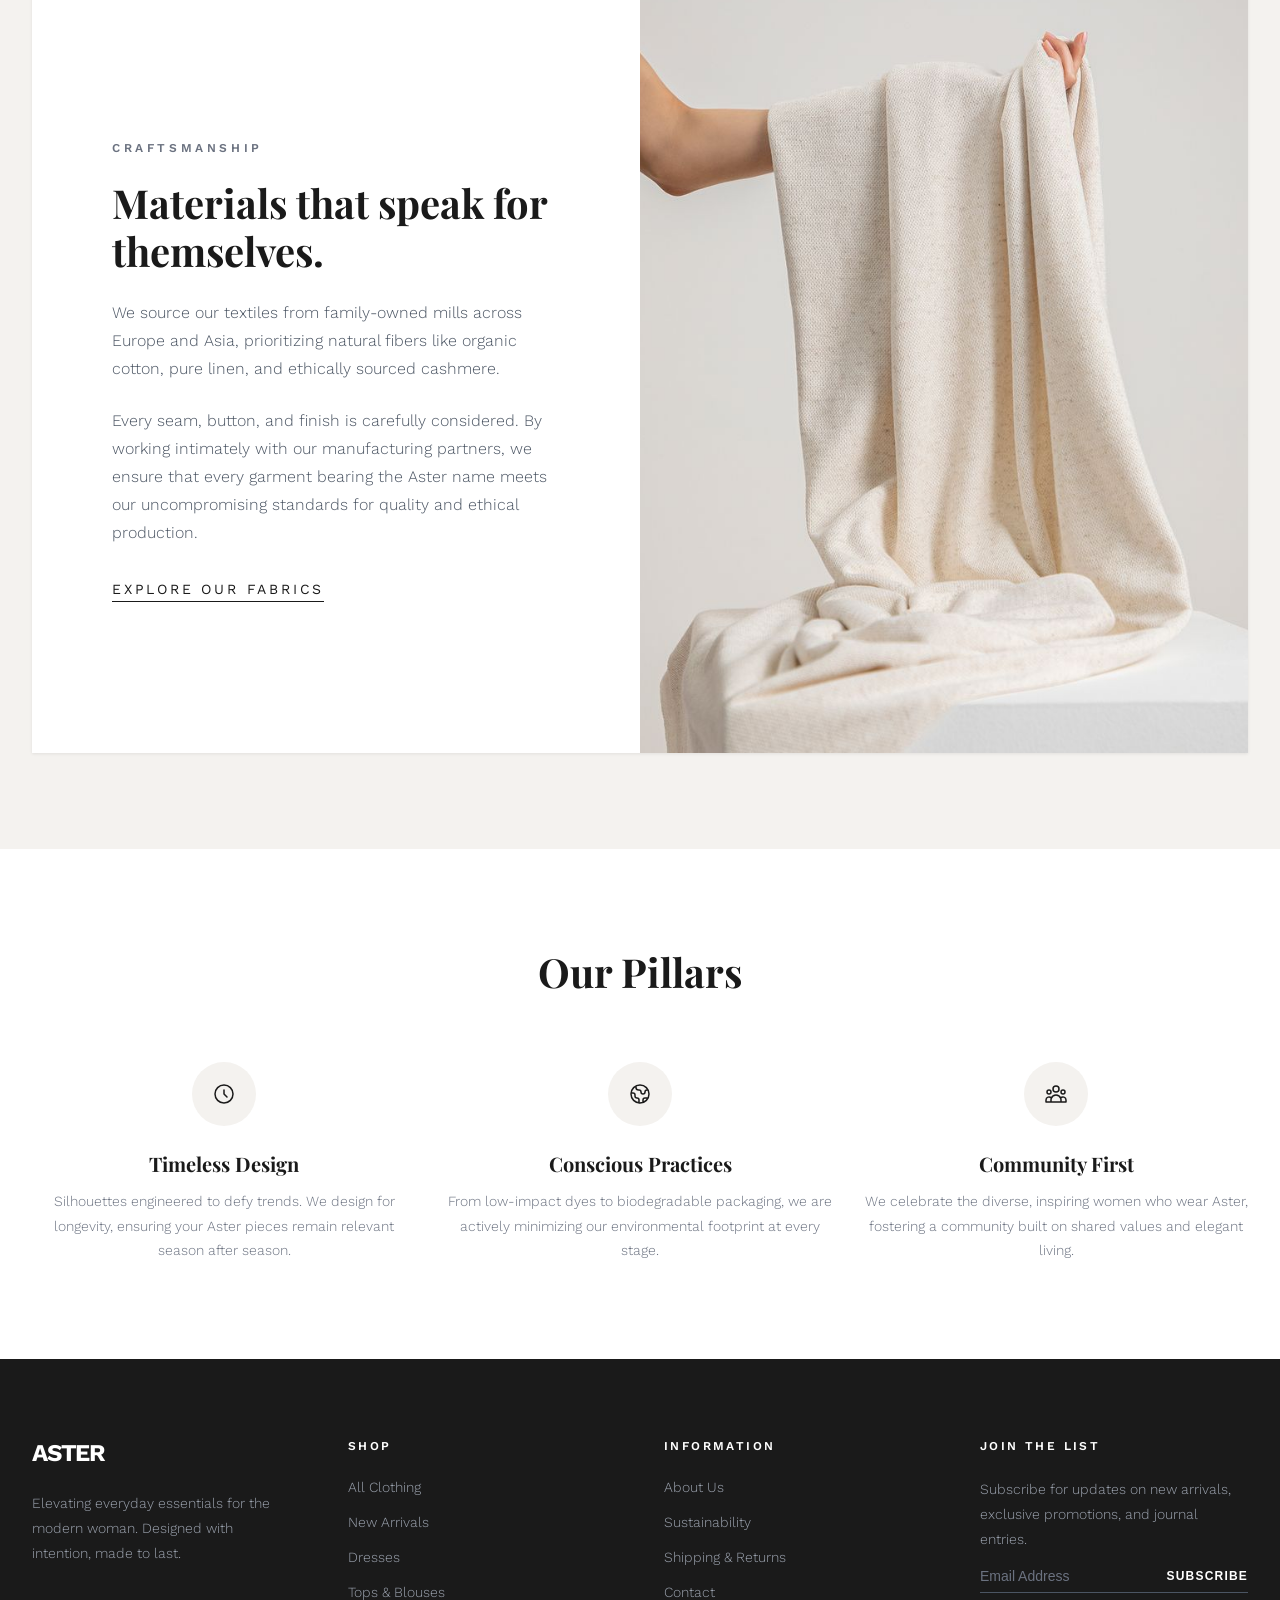
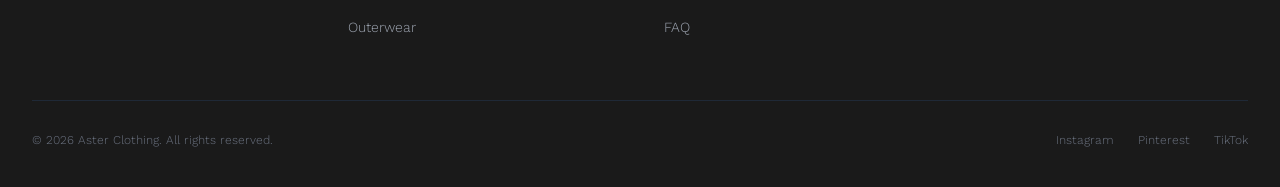
==== commit 3ade18d8: "Nav bar modified" ====
--- a/about.html
+++ b/about.html
@@ -18,6 +18,15 @@
 
         <!-- Left Nav Links -->
         <div class="nav-links">
+
+            <a href="./index.html" class="nav-link">
+                <svg class="nav-arrow" fill="none" stroke="currentColor" viewBox="0 0 24 24">
+                    <path stroke-linecap="round" stroke-linejoin="round" stroke-width="2" d="M7 17L17 7M17 7H7M17 7V17">
+                    </path>
+                </svg>
+                Home
+            </a>
+
             <a href="./newArrivals.html" class="nav-link">
                 <svg class="nav-arrow" fill="none" stroke="currentColor" viewBox="0 0 24 24">
                     <path stroke-linecap="round" stroke-linejoin="round" stroke-width="2" d="M7 17L17 7M17 7H7M17 7V17">
@@ -26,28 +35,12 @@
                 New Arrivals
             </a>
 
-            <a href="./about.html" class="nav-link">
-                <svg class="nav-arrow" fill="none" stroke="currentColor" viewBox="0 0 24 24">
-                    <path stroke-linecap="round" stroke-linejoin="round" stroke-width="2" d="M7 17L17 7M17 7H7M17 7V17">
-                    </path>
-                </svg>
-                About
-            </a>
-
             <a href="./blog.html" class="nav-link">
                 <svg class="nav-arrow" fill="none" stroke="currentColor" viewBox="0 0 24 24">
                     <path stroke-linecap="round" stroke-linejoin="round" stroke-width="2" d="M7 17L17 7M17 7H7M17 7V17">
                     </path>
                 </svg>
                 Blog
-            </a>
-
-            <a href="./contact.html" class="nav-link">
-                <svg class="nav-arrow" fill="none" stroke="currentColor" viewBox="0 0 24 24">
-                    <path stroke-linecap="round" stroke-linejoin="round" stroke-width="2" d="M7 17L17 7M17 7H7M17 7V17">
-                    </path>
-                </svg>
-                Contact Us
             </a>
         </div>
 
@@ -72,14 +65,20 @@
 
         <div class="nav-icons">
 
-            <a href="#" class="nav-icon desktop-only">
-                <svg class="icon"></svg>
-                Search
-            </a>
-
-            <a href="#" class="nav-icon desktop-only">
-                <svg class="icon"></svg>
-                Favorite
+            <a href="./about.html" class="nav-link desktop-only">
+                <svg class="nav-arrow" fill="none" stroke="currentColor" viewBox="0 0 24 24">
+                    <path stroke-linecap="round" stroke-linejoin="round" stroke-width="2" d="M7 17L17 7M17 7H7M17 7V17">
+                    </path>
+                </svg>
+                About
+            </a>
+
+            <a href="./contact.html" class="nav-link desktop-only">
+                <svg class="nav-arrow" fill="none" stroke="currentColor" viewBox="0 0 24 24">
+                    <path stroke-linecap="round" stroke-linejoin="round" stroke-width="2" d="M7 17L17 7M17 7H7M17 7V17">
+                    </path>
+                </svg>
+                Contact Us
             </a>
 
             <a href="#" class="nav-icon desktop-only">
@@ -100,6 +99,7 @@
         <div id="mobile-menu" class="mobile-menu">
 
             <div class="mobile-menu-links">
+                <a href="./index.html">Home</a>
                 <a href="./newArrivals.html">New Arrivals</a>
                 <a href="./about.html">About</a>
                 <a href="./blog.html">Blog</a>
@@ -107,26 +107,6 @@
             </div>
 
             <div class="mobile-menu-icons">
-
-                <a href="#">
-                    <svg class="mobile-icon" fill="none" stroke="currentColor" viewBox="0 0 24 24"
-                        xmlns="http://www.w3.org/2000/svg">
-                        <path stroke-linecap="round" stroke-linejoin="round" stroke-width="2"
-                            d="M21 21l-6-6m2-5a7 7 0 11-14 0 7 7 0 0114 0z">
-                        </path>
-                    </svg>
-                    Search
-                </a>
-
-                <a href="#">
-                    <svg class="mobile-icon" fill="none" stroke="currentColor" viewBox="0 0 24 24"
-                        xmlns="http://www.w3.org/2000/svg">
-                        <path stroke-linecap="round" stroke-linejoin="round" stroke-width="2"
-                            d="M4.318 6.318a4.5 4.5 0 000 6.364L12 20.364l7.682-7.682a4.5 4.5 0 00-6.364-6.364L12 7.636l-1.318-1.318a4.5 4.5 0 00-6.364 0z">
-                        </path>
-                    </svg>
-                    Favorite
-                </a>
 
                 <a href="#">
                     <svg class="mobile-icon" fill="none" stroke="currentColor" viewBox="0 0 24 24"
--- a/about.css
+++ b/about.css
@@ -128,25 +128,19 @@
 }
 
 .nav-icons {
-
     display: flex;
     gap: 1.5rem;
-
     font-size: 0.875rem;
     font-weight: 300;
-
     position: relative;
     z-index: 60;
 }
 
 .nav-icon {
-
     display: flex;
     align-items: center;
-
     color: inherit;
     text-decoration: none;
-
     transition: color .3s;
 }
 
@@ -192,6 +186,8 @@
     padding: 6rem 2rem 2rem;
 
     background: #fff;
+
+    font-family: "Playfair Display", serif;
 
     z-index: 55;
 
@@ -214,10 +210,8 @@
 
     display: flex;
     flex-direction: column;
-    gap: 1.5rem;
-
+    gap: 2.5rem;
     margin-bottom: 3rem;
-
     font-size: 1.875rem;
     letter-spacing: .025em;
 }
@@ -378,11 +372,9 @@
 
 .about-quote {
     margin-bottom: 1.5rem;
-
     font-family: "Playfair Display", serif;
     font-size: 1.25rem;
     line-height: 1.75;
-
     color: #1a1a1a;
 }
 
@@ -390,7 +382,7 @@
     font-size: 1rem;
     line-height: 1.75;
     font-weight: 300;
-
+    margin-bottom: 1rem;
     color: #4b5563;
 }
 
@@ -459,19 +451,13 @@
 
 .text-link {
     display: inline-block;
-
     padding-bottom: .25rem;
-
     border-bottom: 1px solid #1a1a1a;
-
     font-size: .875rem;
-
     text-transform: uppercase;
-    letter-spacing: .2em;
-
+    letter-spacing: 0.2em;
     color: #1a1a1a;
     text-decoration: none;
-
     transition: .3s;
 }
 
@@ -483,16 +469,13 @@
 .craft-image-wrapper {
     width: 50%;
     min-height: 400px;
-
     overflow: hidden;
 }
 
 .craft-image {
     width: 100%;
     height: 100%;
-
     object-fit: cover;
-
     transition: transform 2s;
 }
 
@@ -534,16 +517,12 @@
 .pillar-icon {
     width: 4rem;
     height: 4rem;
-
     margin: 0 auto 1.5rem;
-
     display: flex;
     justify-content: center;
     align-items: center;
-
     background: #f4f2ef;
     border-radius: 50%;
-
     color: #1a1a1a;
 }
 
@@ -554,10 +533,8 @@
 
 .pillar-title {
     margin-bottom: .75rem;
-
     font-family: "Playfair Display", serif;
     font-size: 1.25rem;
-
     color: #1a1a1a;
 }
 
@@ -565,13 +542,11 @@
     font-size: .875rem;
     font-weight: 300;
     line-height: 1.75;
-
     color: #6b7280;
 }
 
 .footer {
     padding: 5rem 2rem 2.5rem;
-
     background: #1a1a1a;
     color: #fff;
 }
@@ -579,7 +554,6 @@
 .footer-container {
     max-width: 80rem;
     margin: 0 auto 4rem;
-
     display: grid;
     grid-template-columns: repeat(4, 1fr);
     gap: 3rem;
@@ -587,21 +561,16 @@
 
 .footer-logo {
     margin-bottom: 1.5rem;
-
     font-size: 1.5rem;
     font-weight: 700;
-
     text-transform: uppercase;
     letter-spacing: -.05em;
-
     font-family: "Work Sans", sans-serif;
 }
 
 .footer-description {
     max-width: 16rem;
-
     color: #9ca3af;
-
     font-size: .875rem;
     font-weight: 300;
     line-height: 1.8;
@@ -609,10 +578,8 @@
 
 .footer-heading {
     margin-bottom: 1.5rem;
-
     font-size: .75rem;
     font-weight: 600;
-
     text-transform: uppercase;
     letter-spacing: .2em;
 }
@@ -628,10 +595,8 @@
 .footer-links a {
     color: #9ca3af;
     text-decoration: none;
-
     font-size: .875rem;
     font-weight: 300;
-
     transition: color .3s;
 }
 
@@ -641,9 +606,7 @@
 
 .newsletter-text {
     margin-bottom: 1rem;
-
     color: #9ca3af;
-
     font-size: .875rem;
     font-weight: 300;
     line-height: 1.8;
@@ -652,21 +615,16 @@
 .newsletter-form {
     display: flex;
     align-items: center;
-
     padding-bottom: .5rem;
-
     border-bottom: 1px solid #4b5563;
 }
 
 .newsletter-input {
     flex: 1;
-
     border: none;
     outline: none;
     background: transparent;
-
     color: #fff;
-
     font-size: .875rem;
     font-weight: 300;
 }
@@ -678,17 +636,12 @@
 .newsletter-btn {
     border: none;
     background: transparent;
-
     color: #fff;
-
     cursor: pointer;
-
     font-size: .75rem;
     font-weight: 600;
-
     text-transform: uppercase;
     letter-spacing: .1em;
-
     transition: color .3s;
 }
 
@@ -699,17 +652,12 @@
 .footer-bottom {
     max-width: 80rem;
     margin: 0 auto;
-
     padding-top: 2rem;
-
     display: flex;
     justify-content: space-between;
     align-items: center;
-
     border-top: 1px solid #1f2937;
-
     color: #6b7280;
-
     font-size: .75rem;
     font-weight: 300;
 }
@@ -722,7 +670,6 @@
 .social-links a {
     color: inherit;
     text-decoration: none;
-
     transition: color .3s;
 }
 
@@ -842,6 +789,7 @@
 
     .about-description {
         font-size: 1.125rem;
+        margin-bottom: 1rem;
     }
 
     .desktop-break {
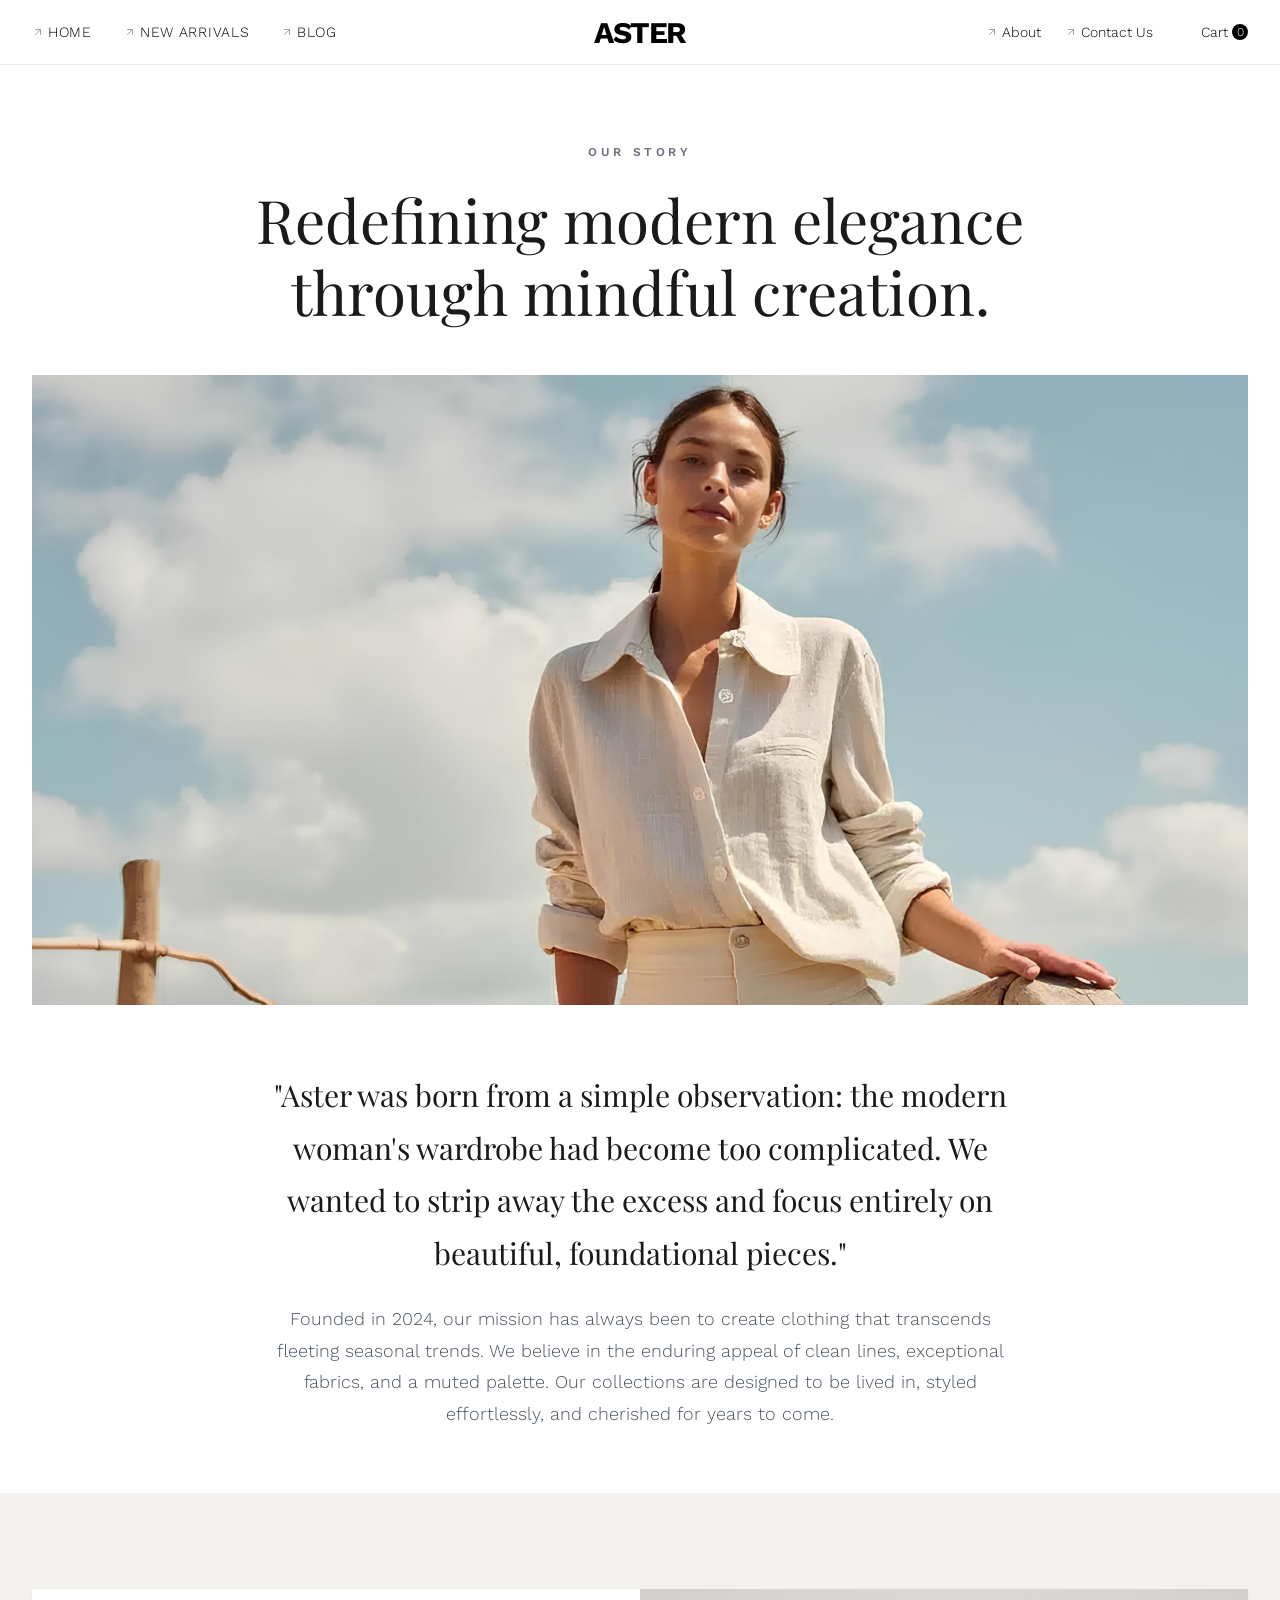
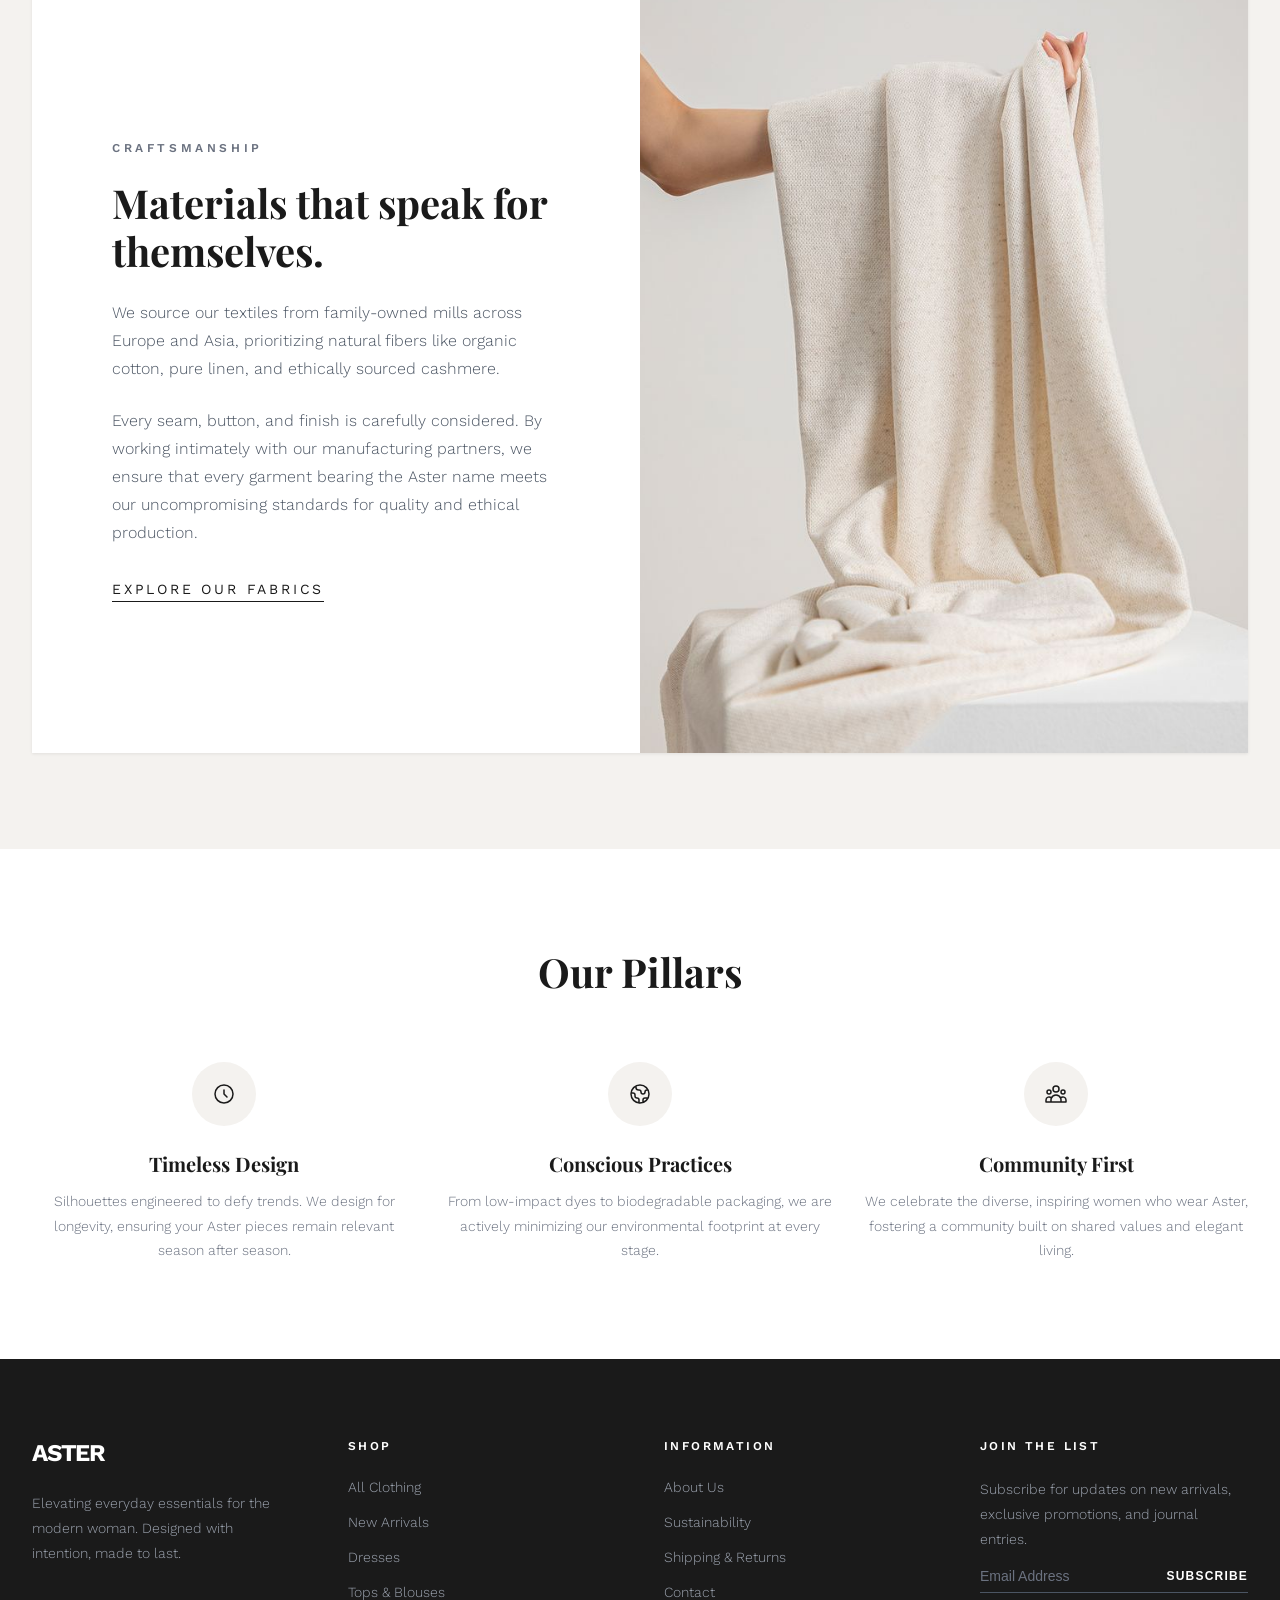
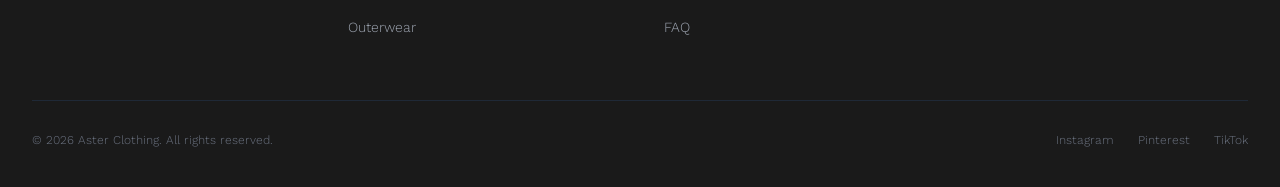
==== commit 46eb1edb: "Nav Modified v2" ====
--- a/about.html
+++ b/about.html
@@ -80,12 +80,6 @@
                 </svg>
                 Contact Us
             </a>
-
-            <a href="#" class="nav-icon desktop-only">
-                <svg class="icon"></svg>
-                Account
-            </a>
-
             <a href="#" class="nav-icon">
                 <svg class="icon"></svg>
                 Cart
@@ -104,20 +98,6 @@
                 <a href="./about.html">About</a>
                 <a href="./blog.html">Blog</a>
                 <a href="./contact.html">Contact Us</a>
-            </div>
-
-            <div class="mobile-menu-icons">
-
-                <a href="#">
-                    <svg class="mobile-icon" fill="none" stroke="currentColor" viewBox="0 0 24 24"
-                        xmlns="http://www.w3.org/2000/svg">
-                        <path stroke-linecap="round" stroke-linejoin="round" stroke-width="2"
-                            d="M16 7a4 4 0 11-8 0 4 4 0 018 0zM12 14a7 7 0 00-7 7h14a7 7 0 00-7-7z">
-                        </path>
-                    </svg>
-                    Account
-                </a>
-
             </div>
 
         </div>
